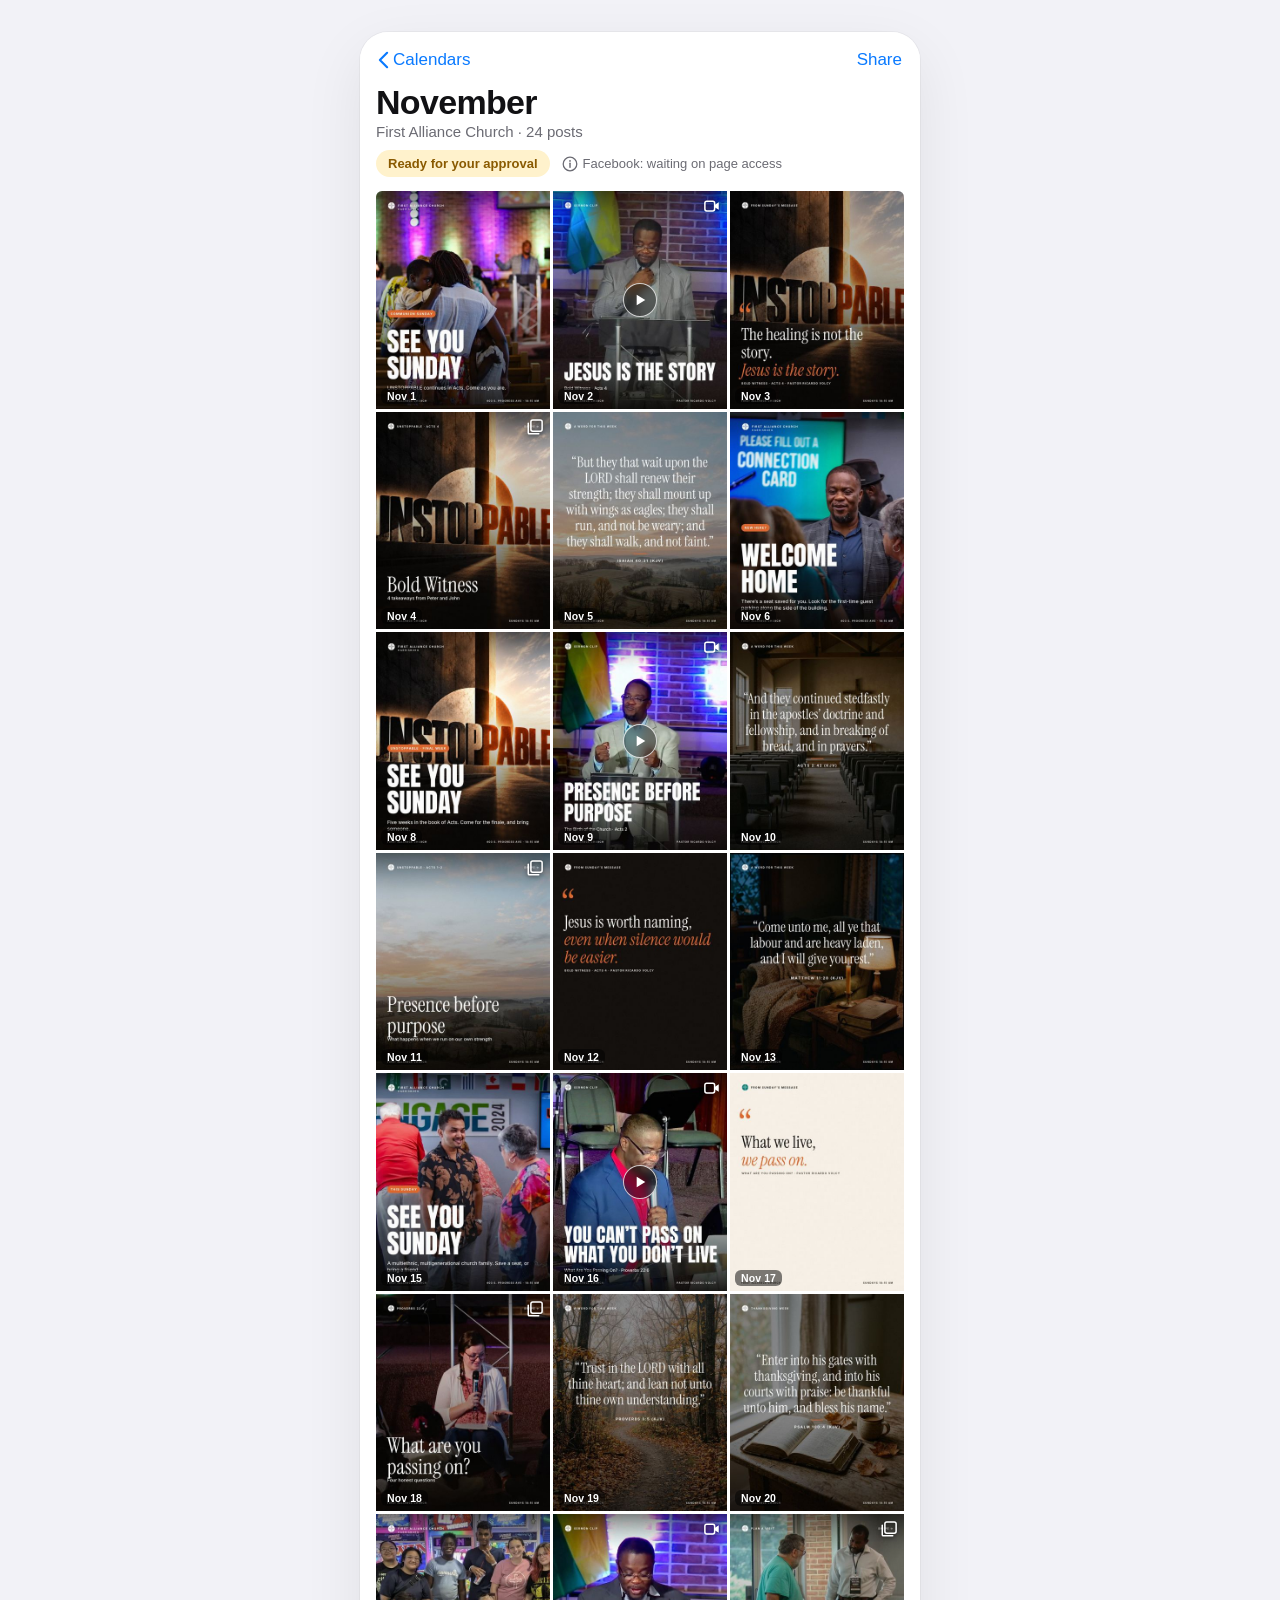
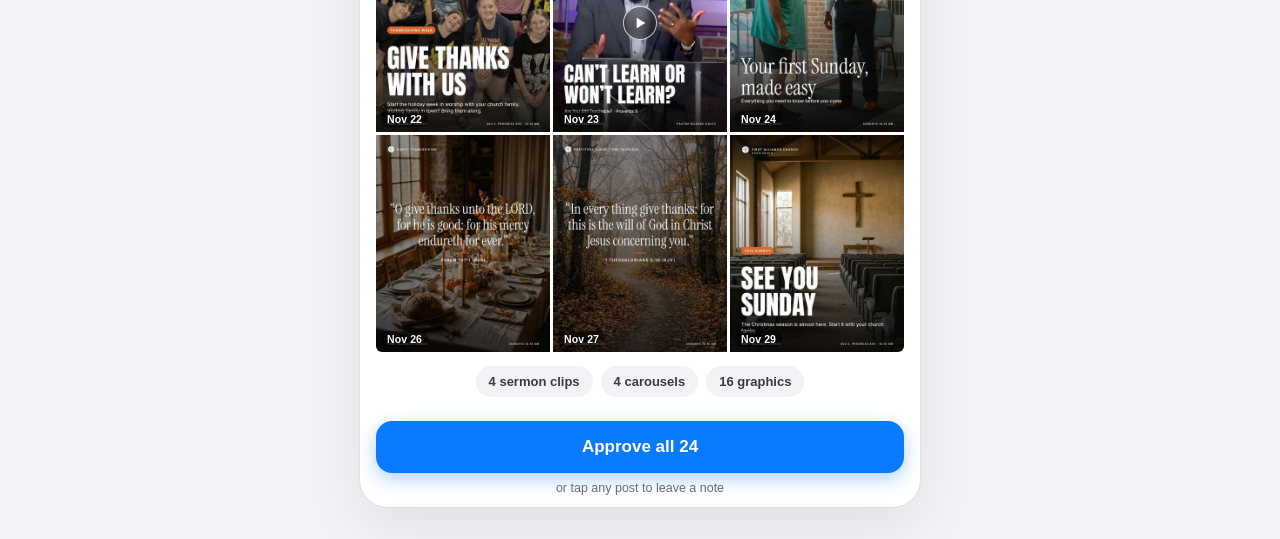
==== calendar/index.html @ cd794b04 "Calendar: update index.html" ====
<!doctype html>
<html lang="en">
<head>
<meta charset="utf-8">
<meta name="viewport" content="width=device-width, initial-scale=1, viewport-fit=cover">
<title>FAC Social Calendar</title>
<meta name="description" content="First Alliance Church monthly social calendar: review and approve each month's posts.">
<meta name="theme-color" content="#f2f2f7">
<meta name="apple-mobile-web-app-capable" content="yes">
<meta name="apple-mobile-web-app-status-bar-style" content="default">
<meta name="apple-mobile-web-app-title" content="FAC Calendar">
<link rel="manifest" href="manifest.webmanifest">
<link rel="icon" href="icons/icon-192.png" type="image/png">
<link rel="apple-touch-icon" href="icons/apple-touch-icon.png">
<link rel="stylesheet" href="app.css?v=3">
</head>
<body>
<div class="app" id="app">
  <header class="nav">
    <button class="link back" id="btnMonths" aria-haspopup="dialog"><svg viewBox="0 0 12 20" aria-hidden="true"><path d="M10 2 2 10l8 8" fill="none" stroke="currentColor" stroke-width="2.4" stroke-linecap="round" stroke-linejoin="round"/></svg>Calendars</button>
    <button class="link" id="btnShare">Share</button>
  </header>

  <main class="main">
    <h1 id="monthTitle" class="title">&nbsp;</h1>
    <p class="sub" id="monthSub">Loading&hellip;</p>
    <div class="statusrow">
      <span class="pill" id="statusPill">Loading</span>
      <button class="info" id="btnInfo" aria-label="About this calendar"><svg viewBox="0 0 20 20" aria-hidden="true"><circle cx="10" cy="10" r="8.5" fill="none" stroke="currentColor" stroke-width="1.6"/><path d="M10 9v5" stroke="currentColor" stroke-width="1.8" stroke-linecap="round"/><circle cx="10" cy="6.2" r="1.1" fill="currentColor"/></svg><span id="fbNote">Info</span></button>
    </div>

    <div class="grid" id="grid" role="list"></div>

    <div class="chips" id="chips" role="group" aria-label="Filter posts"></div>
  </main>

  <footer class="dock">
    <button class="primary" id="btnPrimary">Approve all</button>
    <p class="hint" id="hint">or tap any post to leave a note</p>
  </footer>
</div>

<!-- Post detail -->
<div class="sheet-wrap" id="postSheet" role="dialog" aria-modal="true" aria-labelledby="pTitle" hidden>
  <div class="scrim" data-close></div>
  <section class="sheet post">
    <div class="sheet-head">
      <button class="link" data-close>Done</button>
      <span class="sheet-count" id="pCount"></span>
      <div class="arrows">
        <button class="iconbtn" id="pPrev" aria-label="Previous post"><svg viewBox="0 0 12 20"><path d="M10 2 2 10l8 8" fill="none" stroke="currentColor" stroke-width="2.4" stroke-linecap="round" stroke-linejoin="round"/></svg></button>
        <button class="iconbtn" id="pNext" aria-label="Next post"><svg viewBox="0 0 12 20"><path d="M2 2l8 8-8 8" fill="none" stroke="currentColor" stroke-width="2.4" stroke-linecap="round" stroke-linejoin="round"/></svg></button>
      </div>
    </div>
    <div class="sheet-body" id="pBody">
      <div class="media" id="pMedia"></div>
      <div class="pmeta">
        <div class="when" id="pWhen"></div>
        <h2 id="pTitle"></h2>
        <div class="tags" id="pTags"></div>
        <div class="clipinfo" id="pClip" hidden></div>
        <div class="caption">
          <p id="pCaption"></p>
          <p class="hashtags" id="pHashtags"></p>
          <button class="small" id="pCopy">Copy caption</button>
        </div>
        <div class="flag" id="pFlag" hidden></div>
        <label class="notelabel" for="pNote">Note for Hark <span>(optional for approval, required for a change)</span></label>
        <textarea id="pNote" rows="3" placeholder="e.g. Use a different photo, or change the wording to…"></textarea>
        <div class="decide">
          <button class="secondary" id="pChange">Needs change</button>
          <button class="primary" id="pApprove">Approve</button>
        </div>
        <p class="decided" id="pDecided"></p>
      </div>
    </div>
  </section>
</div>

<!-- Months -->
<div class="sheet-wrap" id="monthSheet" role="dialog" aria-modal="true" aria-labelledby="mTitle" hidden>
  <div class="scrim" data-close></div>
  <section class="sheet small-sheet">
    <div class="sheet-head"><span></span><h3 id="mTitle">Calendars</h3><button class="link" data-close>Done</button></div>
    <ul class="months" id="monthList"></ul>
  </section>
</div>

<!-- Info -->
<div class="sheet-wrap" id="infoSheet" role="dialog" aria-modal="true" aria-labelledby="iTitle" hidden>
  <div class="scrim" data-close></div>
  <section class="sheet small-sheet">
    <div class="sheet-head"><span></span><h3 id="iTitle">About this calendar</h3><button class="link" data-close>Done</button></div>
    <div class="infobody" id="infoBody"></div>
  </section>
</div>

<!-- Send review -->
<div class="sheet-wrap" id="sendSheet" role="dialog" aria-modal="true" aria-labelledby="sTitle" hidden>
  <div class="scrim" data-close></div>
  <section class="sheet small-sheet">
    <div class="sheet-head"><span></span><h3 id="sTitle">Send approval</h3><button class="link" data-close>Cancel</button></div>
    <div class="infobody">
      <p id="sSummary"></p>
      <pre class="preview" id="sPreview"></pre>
      <button class="primary" id="sSend">Open email to send</button>
      <p class="hint">Opens your mail app with the approval filled in. Nothing posts until Hark reads it.</p>
    </div>
  </section>
</div>

<div class="toast" id="toast" role="status" aria-live="polite"></div>
<script src="app.js?v=3"></script>
</body>
</html>
---- calendar/app.css ----
:root{
  --bg:#ffffff; --page:#f2f2f7; --ink:#111114; --ink2:#6b6b73; --line:#e5e5ea;
  --blue:#0a7aff; --blue-d:#0062d6; --amber-bg:#fff2cc; --amber:#8a5a00;
  --green:#1f9d55; --green-bg:#e3f6ea; --orange:#e2672e; --orange-bg:#fdebe2;
  --r:14px; --safe-b:env(safe-area-inset-bottom,0px); --safe-t:env(safe-area-inset-top,0px);
  font-family:-apple-system,BlinkMacSystemFont,"SF Pro Text","Segoe UI",Roboto,"Helvetica Neue",Arial,sans-serif;
  -webkit-text-size-adjust:100%;
}
*{box-sizing:border-box}
html,body{margin:0;background:var(--page);color:var(--ink)}
body{min-height:100vh;min-height:100dvh}
button{font:inherit;color:inherit;background:none;border:0;padding:0;cursor:pointer;-webkit-tap-highlight-color:transparent}
button:focus-visible,textarea:focus-visible,a:focus-visible{outline:3px solid rgba(10,122,255,.45);outline-offset:2px;border-radius:8px}
[hidden]{display:none!important}

.app{max-width:560px;margin:0 auto;background:var(--bg);min-height:100vh;min-height:100dvh;display:flex;flex-direction:column;position:relative}
@media (min-width:700px){
  body{padding:32px 0}
  .app{border-radius:28px;box-shadow:0 20px 60px rgba(0,0,0,.08),0 0 0 1px rgba(0,0,0,.04);min-height:calc(100vh - 64px);overflow:hidden}
}

.nav{display:flex;justify-content:space-between;align-items:center;padding:calc(10px + var(--safe-t)) 16px 2px;position:sticky;top:0;background:rgba(255,255,255,.92);backdrop-filter:saturate(180%) blur(16px);-webkit-backdrop-filter:saturate(180%) blur(16px);z-index:5}
.link{color:var(--blue);font-size:17px;padding:8px 2px;display:inline-flex;align-items:center;gap:4px}
.link svg{width:11px;height:18px}
.main{padding:0 16px 8px;flex:1}
.title{font-size:34px;line-height:1.1;font-weight:800;letter-spacing:-.02em;margin:4px 0 2px}
.sub{margin:0;color:var(--ink2);font-size:15px}
.statusrow{display:flex;align-items:center;gap:10px;margin:10px 0 14px;flex-wrap:wrap}
.pill{display:inline-block;background:var(--amber-bg);color:var(--amber);font-weight:700;font-size:13px;padding:6px 12px;border-radius:999px}
.pill.ready{background:#e4efff;color:var(--blue-d)}
.pill.sent{background:var(--green-bg);color:var(--green)}
.info{display:inline-flex;align-items:center;gap:5px;color:var(--ink2);font-size:13px;padding:4px 2px}
.info svg{width:16px;height:16px}

.grid{display:grid;grid-template-columns:repeat(3,1fr);gap:3px;margin:0 -16px}
@media (min-width:700px){.grid{margin:0;border-radius:6px;overflow:hidden}}
.tile{position:relative;aspect-ratio:4/5;overflow:hidden;background:#ddd;display:block;width:100%}
.tile img{width:100%;height:100%;object-fit:cover;display:block;transition:transform .25s}
.tile:active img{transform:scale(.97)}
.tile .play{position:absolute;left:50%;top:50%;width:34px;height:34px;margin:-17px 0 0 -17px;border-radius:50%;background:rgba(0,0,0,.42);backdrop-filter:blur(4px);-webkit-backdrop-filter:blur(4px);display:grid;place-items:center;border:1.5px solid rgba(255,255,255,.75)}
.tile .play svg{width:12px;height:12px;margin-left:2px}
.tile .kind{position:absolute;right:6px;top:6px;width:18px;height:18px;filter:drop-shadow(0 1px 2px rgba(0,0,0,.6))}
.tile .date{position:absolute;left:5px;bottom:5px;font-size:10.5px;font-weight:700;color:#fff;background:rgba(0,0,0,.5);padding:2px 6px;border-radius:6px;letter-spacing:.01em}
.tile .badge{position:absolute;right:5px;bottom:5px;width:22px;height:22px;border-radius:50%;display:grid;place-items:center;color:#fff;font-size:13px;font-weight:800;box-shadow:0 1px 4px rgba(0,0,0,.35)}
.tile .badge.ok{background:var(--green)}
.tile .badge.chg{background:var(--orange)}
.tile.dim{opacity:.28}

.chips{display:flex;gap:8px;justify-content:center;flex-wrap:wrap;margin:14px 0 6px}
.chip{background:#f2f2f7;color:#3a3a40;font-size:13px;font-weight:600;padding:7px 12px;border-radius:999px;border:1px solid transparent}
.chip[aria-pressed="true"]{background:#e4efff;color:var(--blue-d);border-color:#b9d5ff}

.dock{position:sticky;bottom:0;padding:10px 16px calc(12px + var(--safe-b));background:linear-gradient(rgba(255,255,255,0),#fff 22%);z-index:4}
.primary{display:block;width:100%;background:var(--blue);color:#fff;font-weight:700;font-size:17px;padding:16px 18px;border-radius:16px;box-shadow:0 6px 18px rgba(10,122,255,.32);transition:transform .12s,background .2s}
.primary:active{transform:scale(.985);background:var(--blue-d)}
.primary.done{background:var(--green);box-shadow:0 6px 18px rgba(31,157,85,.3)}
.secondary{display:block;width:100%;background:#fff;color:var(--orange);font-weight:700;font-size:16px;padding:14px;border-radius:14px;border:1.5px solid #f3c3ac}
.hint{text-align:center;color:var(--ink2);font-size:12.5px;margin:8px 0 0}
.small{font-size:14px;color:var(--blue);font-weight:600;padding:6px 0}

/* sheets */
.sheet-wrap{position:fixed;inset:0;z-index:20;display:flex;align-items:flex-end;justify-content:center}
.scrim{position:absolute;inset:0;background:rgba(0,0,0,.38);animation:fade .2s}
.sheet{position:relative;background:#fff;width:100%;max-width:560px;border-radius:16px 16px 0 0;max-height:94vh;max-height:94dvh;display:flex;flex-direction:column;animation:up .26s cubic-bezier(.2,.8,.2,1);padding-bottom:var(--safe-b)}
@media (min-width:700px){.sheet-wrap{align-items:center}.sheet{border-radius:20px;max-height:90vh}}
.sheet-head{display:grid;grid-template-columns:1fr auto 1fr;align-items:center;padding:6px 14px;border-bottom:1px solid var(--line)}
.sheet-head>:first-child{justify-self:start}.sheet-head>:last-child{justify-self:end}
.sheet-head h3{margin:0;font-size:16px;font-weight:700}
.sheet-count{font-size:13px;color:var(--ink2);font-weight:600}
.arrows{display:flex;gap:4px}
.iconbtn{width:36px;height:36px;display:grid;place-items:center;color:var(--blue);border-radius:10px}
.iconbtn svg{width:11px;height:18px}
.iconbtn:disabled{color:#c7c7cc}
.sheet-body{overflow:auto;-webkit-overflow-scrolling:touch}
@keyframes up{from{transform:translateY(40px);opacity:.4}to{transform:none;opacity:1}}
@keyframes fade{from{opacity:0}}

.media{background:#000;position:relative}
.media img.single{width:100%;aspect-ratio:4/5;object-fit:cover;display:block}
.carousel{display:flex;overflow-x:auto;scroll-snap-type:x mandatory;scrollbar-width:none}
.carousel::-webkit-scrollbar{display:none}
.carousel img{flex:0 0 100%;width:100%;aspect-ratio:4/5;object-fit:cover;scroll-snap-align:center}
.dots{position:absolute;bottom:10px;left:0;right:0;display:flex;justify-content:center;gap:6px;pointer-events:none}
.dots i{width:7px;height:7px;border-radius:50%;background:rgba(255,255,255,.5)}
.dots i.on{background:#fff}
.slidecount{position:absolute;right:10px;top:10px;background:rgba(0,0,0,.55);color:#fff;font-size:12px;font-weight:700;padding:3px 9px;border-radius:999px}
.cnav{position:absolute;top:50%;margin-top:-18px;width:36px;height:36px;border-radius:50%;background:rgba(255,255,255,.85);display:none;place-items:center;color:#111}
.cnav svg{width:9px;height:15px}
.cnav.l{left:10px}.cnav.r{right:10px}
@media (hover:hover){.cnav{display:grid}}
.video{position:relative;aspect-ratio:16/9;background:#000}
.video iframe,.video .poster{position:absolute;inset:0;width:100%;height:100%;border:0}
.video .poster{object-fit:cover;opacity:.85}
.video .bigplay{position:absolute;left:50%;top:50%;width:66px;height:66px;margin:-33px 0 0 -33px;border-radius:50%;background:rgba(0,0,0,.55);border:2px solid #fff;display:grid;place-items:center}
.video .bigplay svg{width:22px;height:22px;margin-left:4px}
.clipcover{display:flex;gap:12px;align-items:center;padding:10px 14px;background:#111;color:#ddd;font-size:13px}
.clipcover img{width:56px;aspect-ratio:4/5;object-fit:cover;border-radius:6px}

.pmeta{padding:16px 18px 22px}
.when{font-size:13px;font-weight:700;color:var(--blue-d);text-transform:uppercase;letter-spacing:.04em}
.pmeta h2{font-size:21px;line-height:1.25;margin:4px 0 10px;letter-spacing:-.01em}
.tags{display:flex;gap:6px;flex-wrap:wrap;margin-bottom:12px}
.tag{font-size:12px;font-weight:700;padding:4px 10px;border-radius:999px;background:#f2f2f7;color:#3a3a40;display:inline-flex;align-items:center;gap:5px}
.tag svg{width:12px;height:12px}
.tag.type{background:#111;color:#fff}
.clipinfo{background:#f6f8fc;border:1px solid #e1e8f5;border-radius:12px;padding:10px 12px;font-size:14px;line-height:1.45;margin-bottom:12px}
.clipinfo b{font-weight:700}
.clipinfo .warn{color:#9a5b00;font-weight:700}
.clipinfo a{color:var(--blue);font-weight:600;text-decoration:none}
.caption{background:#fafafa;border:1px solid var(--line);border-radius:12px;padding:12px 14px;margin-bottom:12px}
.caption p{margin:0 0 8px;font-size:15.5px;line-height:1.5;white-space:pre-wrap}
.caption .hashtags{color:var(--blue-d);font-size:14.5px}
.flag{background:var(--amber-bg);color:#6d4700;border-radius:12px;padding:10px 12px;font-size:14px;margin-bottom:12px;line-height:1.4}
.notelabel{display:block;font-size:14px;font-weight:700;margin:6px 0 6px}
.notelabel span{font-weight:400;color:var(--ink2);font-size:12.5px}
textarea{width:100%;font:inherit;font-size:16px;border:1px solid #d1d1d6;border-radius:12px;padding:10px 12px;resize:vertical;min-height:76px;background:#fff;color:var(--ink)}
.decide{display:grid;grid-template-columns:1fr 1fr;gap:10px;margin-top:12px}
.decide .primary{padding:14px;font-size:16px;border-radius:14px}
.decided{text-align:center;font-size:13.5px;color:var(--ink2);margin:10px 0 0;min-height:1em}
.decided.ok{color:var(--green);font-weight:700}
.decided.chg{color:var(--orange);font-weight:700}

.small-sheet{max-height:80vh}
.months{list-style:none;margin:0;padding:6px 0 14px;overflow:auto}
.months li button{display:flex;width:100%;justify-content:space-between;align-items:center;padding:14px 18px;border-bottom:1px solid var(--line);text-align:left}
.months .mname{font-size:17px;font-weight:700}
.months .mmeta{font-size:13px;color:var(--ink2)}
.months .cur .mname{color:var(--blue)}
.infobody{padding:14px 18px 20px;overflow:auto;font-size:15px;line-height:1.5}
.infobody ul{padding-left:20px;margin:6px 0 12px}
.infobody li{margin:4px 0}
.infobody .fb{background:#eef4ff;border-radius:12px;padding:10px 12px;color:#1d3f7a;margin-bottom:12px}
.infobody .reset{color:#c0392b;font-size:14px;font-weight:600;padding:8px 0}
.preview{background:#f6f6f8;border-radius:12px;padding:10px 12px;font-size:12.5px;line-height:1.45;max-height:40vh;overflow:auto;white-space:pre-wrap;font-family:ui-monospace,SFMono-Regular,Menlo,monospace;margin:8px 0 14px}

.toast{position:fixed;left:50%;bottom:calc(110px + var(--safe-b));transform:translateX(-50%) translateY(20px);background:rgba(28,28,30,.92);color:#fff;font-size:14px;font-weight:600;padding:10px 16px;border-radius:12px;opacity:0;pointer-events:none;transition:.25s;z-index:40;max-width:90vw;text-align:center}
.toast.show{opacity:1;transform:translateX(-50%)}
.empty{grid-column:1/-1;padding:40px 16px;text-align:center;color:var(--ink2)}
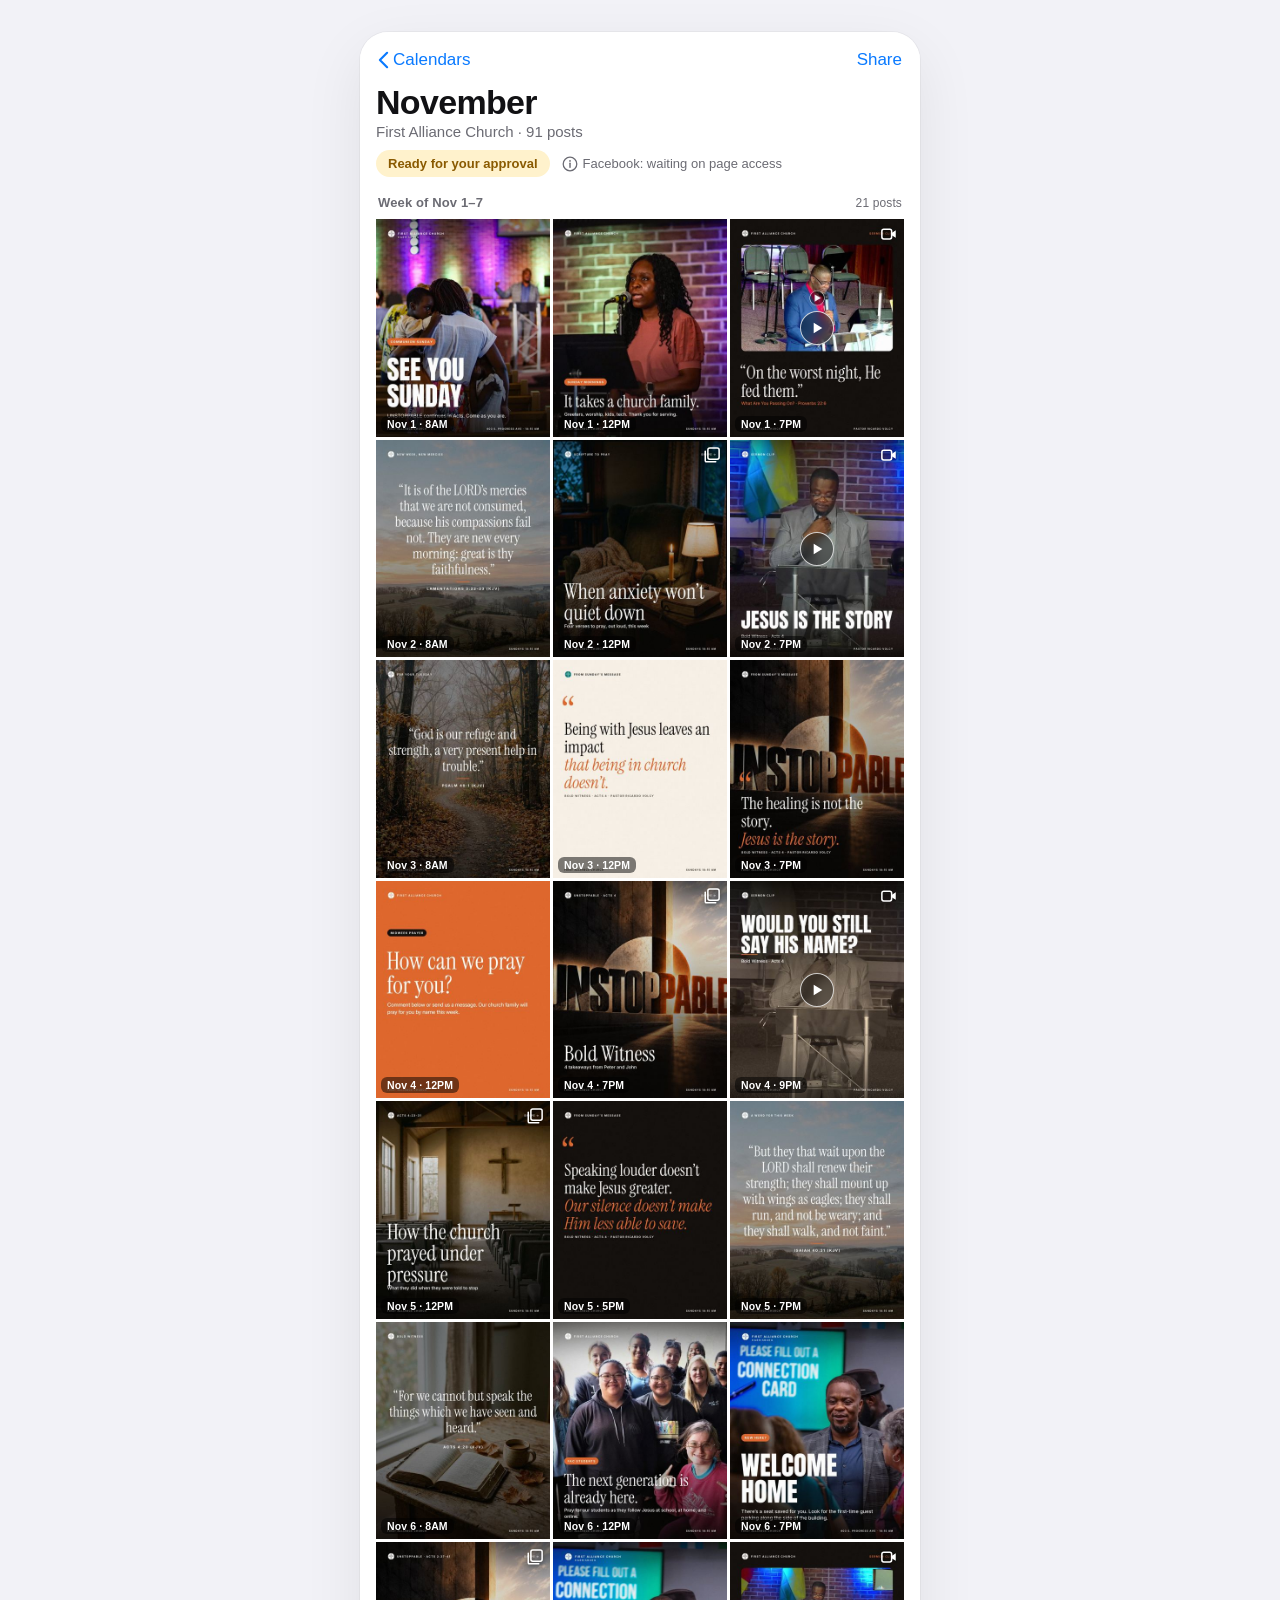
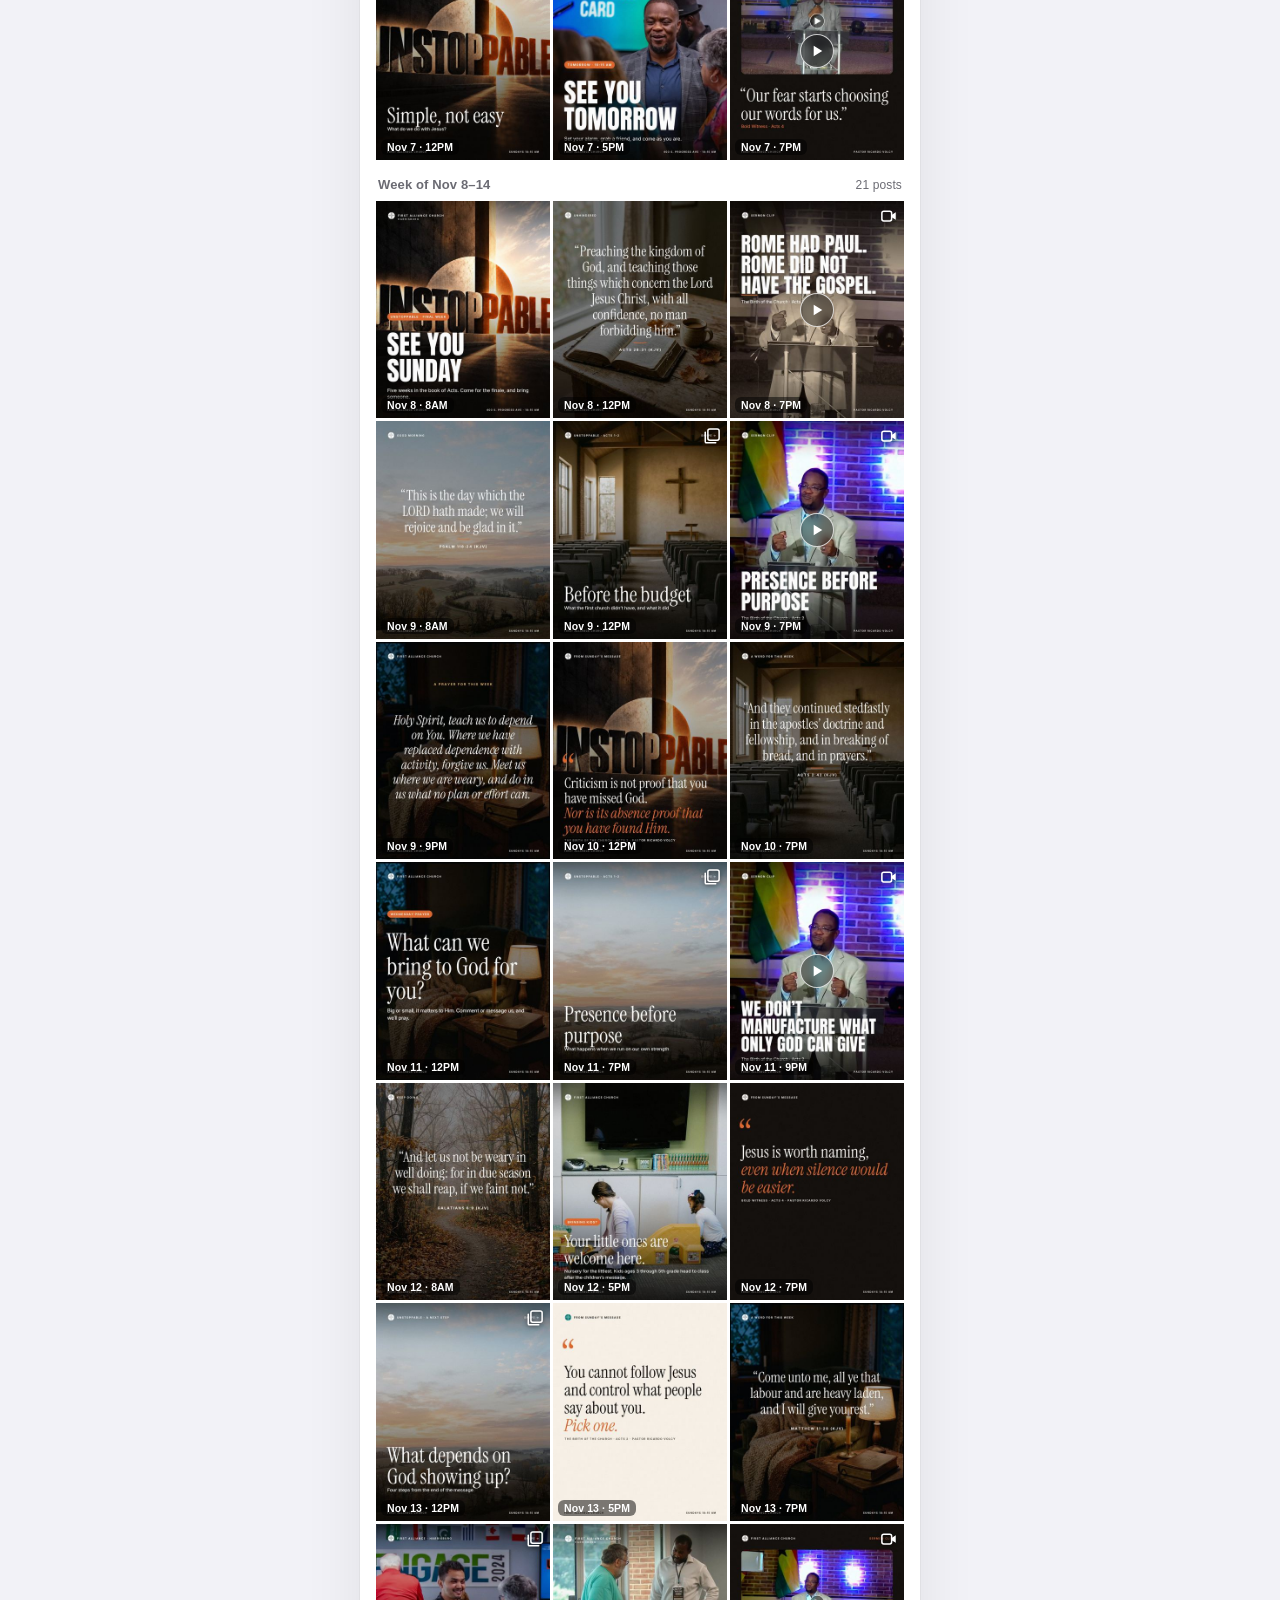
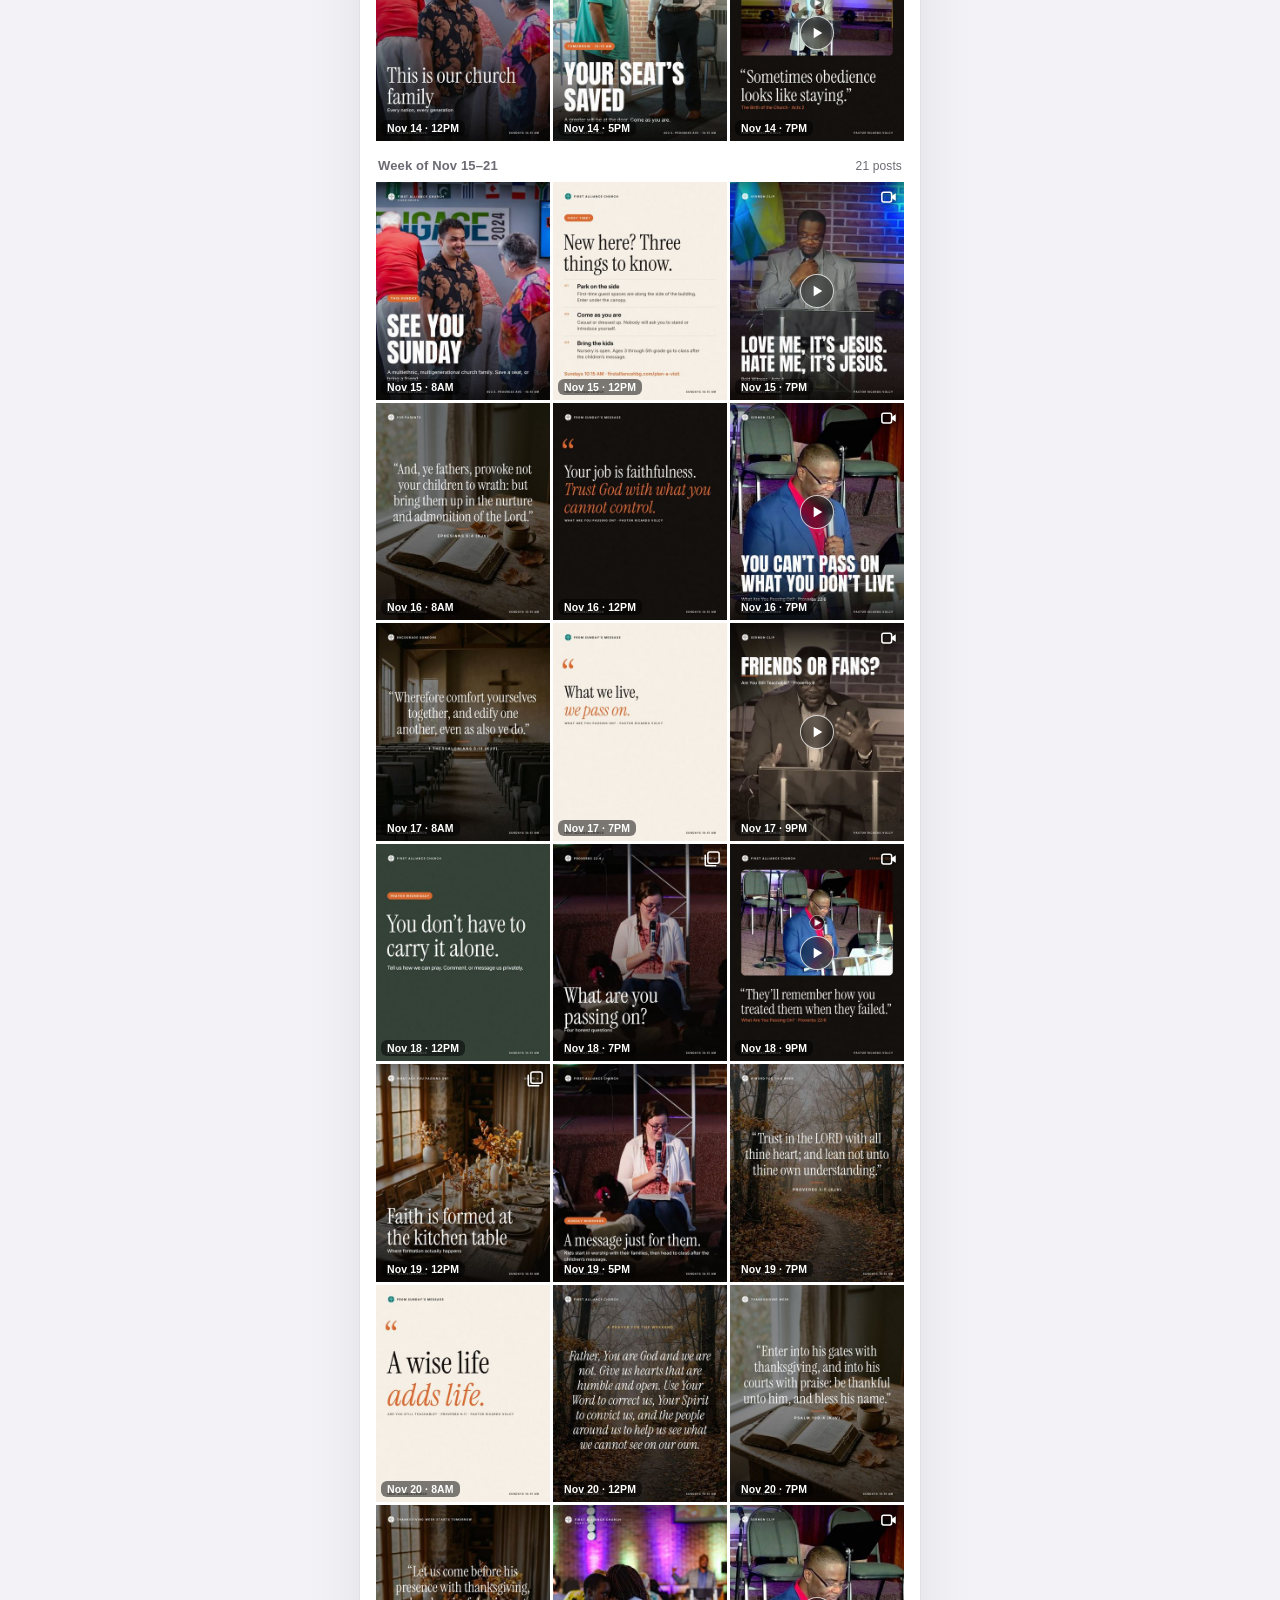
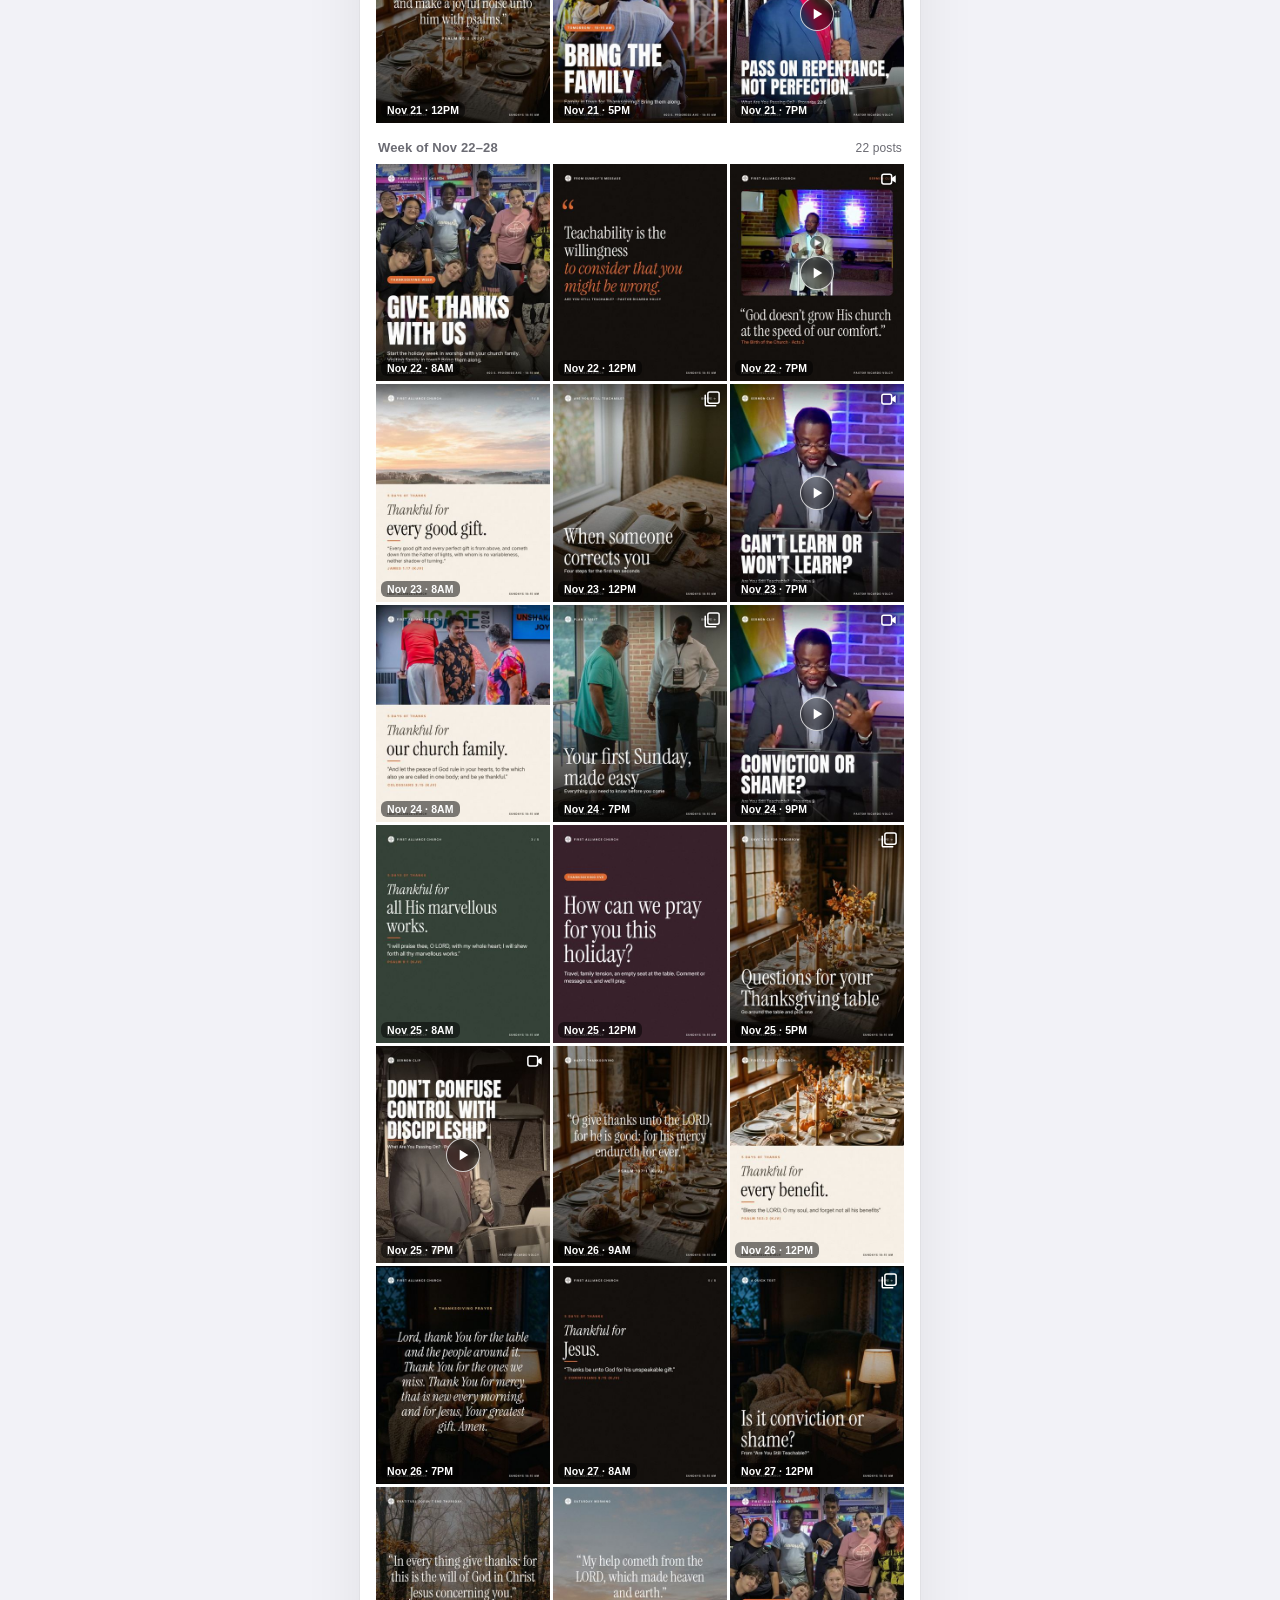
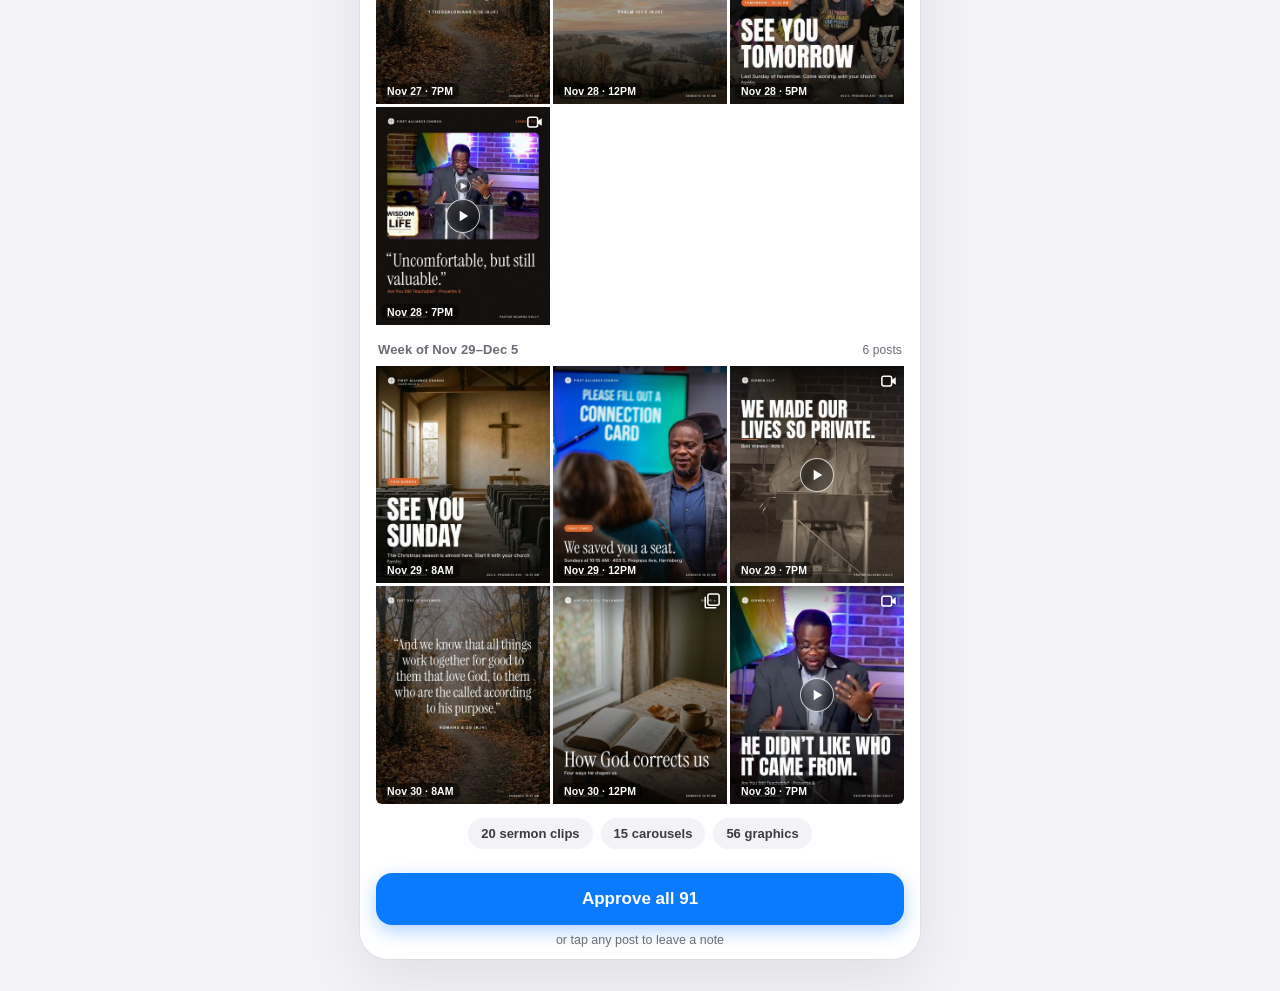
==== commit 58012a92: "Calendar: update index.html" ====
--- a/calendar/index.html
+++ b/calendar/index.html
@@ -12,7 +12,7 @@
 <link rel="manifest" href="manifest.webmanifest">
 <link rel="icon" href="icons/icon-192.png" type="image/png">
 <link rel="apple-touch-icon" href="icons/apple-touch-icon.png">
-<link rel="stylesheet" href="app.css?v=3">
+<link rel="stylesheet" href="app.css?v=4">
 </head>
 <body>
 <div class="app" id="app">
@@ -103,13 +103,15 @@
     <div class="infobody">
       <p id="sSummary"></p>
       <pre class="preview" id="sPreview"></pre>
+      <p class="warnline" id="sLong" hidden>Your notes make this email long. If your mail app cuts it off, tap <b>Copy text</b> and paste it into an email to ecyapres@gmail.com.</p>
       <button class="primary" id="sSend">Open email to send</button>
+      <button class="secondary copybtn" id="sCopy">Copy text</button>
       <p class="hint">Opens your mail app with the approval filled in. Nothing posts until Hark reads it.</p>
     </div>
   </section>
 </div>
 
 <div class="toast" id="toast" role="status" aria-live="polite"></div>
-<script src="app.js?v=3"></script>
+<script src="app.js?v=4"></script>
 </body>
 </html>
--- a/calendar/app.css
+++ b/calendar/app.css
@@ -136,3 +136,12 @@
 .toast{position:fixed;left:50%;bottom:calc(110px + var(--safe-b));transform:translateX(-50%) translateY(20px);background:rgba(28,28,30,.92);color:#fff;font-size:14px;font-weight:600;padding:10px 16px;border-radius:12px;opacity:0;pointer-events:none;transition:.25s;z-index:40;max-width:90vw;text-align:center}
 .toast.show{opacity:1;transform:translateX(-50%)}
 .empty{grid-column:1/-1;padding:40px 16px;text-align:center;color:var(--ink2)}
+
+/* week grouping (v4) */
+.weekhead{grid-column:1/-1;display:flex;justify-content:space-between;align-items:baseline;margin:0;padding:14px 16px 6px;font-size:13px;font-weight:700;color:var(--ink2,#6b6b73);letter-spacing:.01em;background:var(--bg,#fff)}
+.weekhead:first-child{padding-top:4px}
+.weekhead .wkmeta{font-weight:500;font-size:12px}
+@media (min-width:700px){.weekhead{padding-left:2px;padding-right:2px}}
+
+.warnline{font-size:13px;color:#8a5a00;background:#fff6e0;border-radius:10px;padding:8px 10px;margin:0 0 10px}
+.copybtn{width:100%;margin-top:8px}
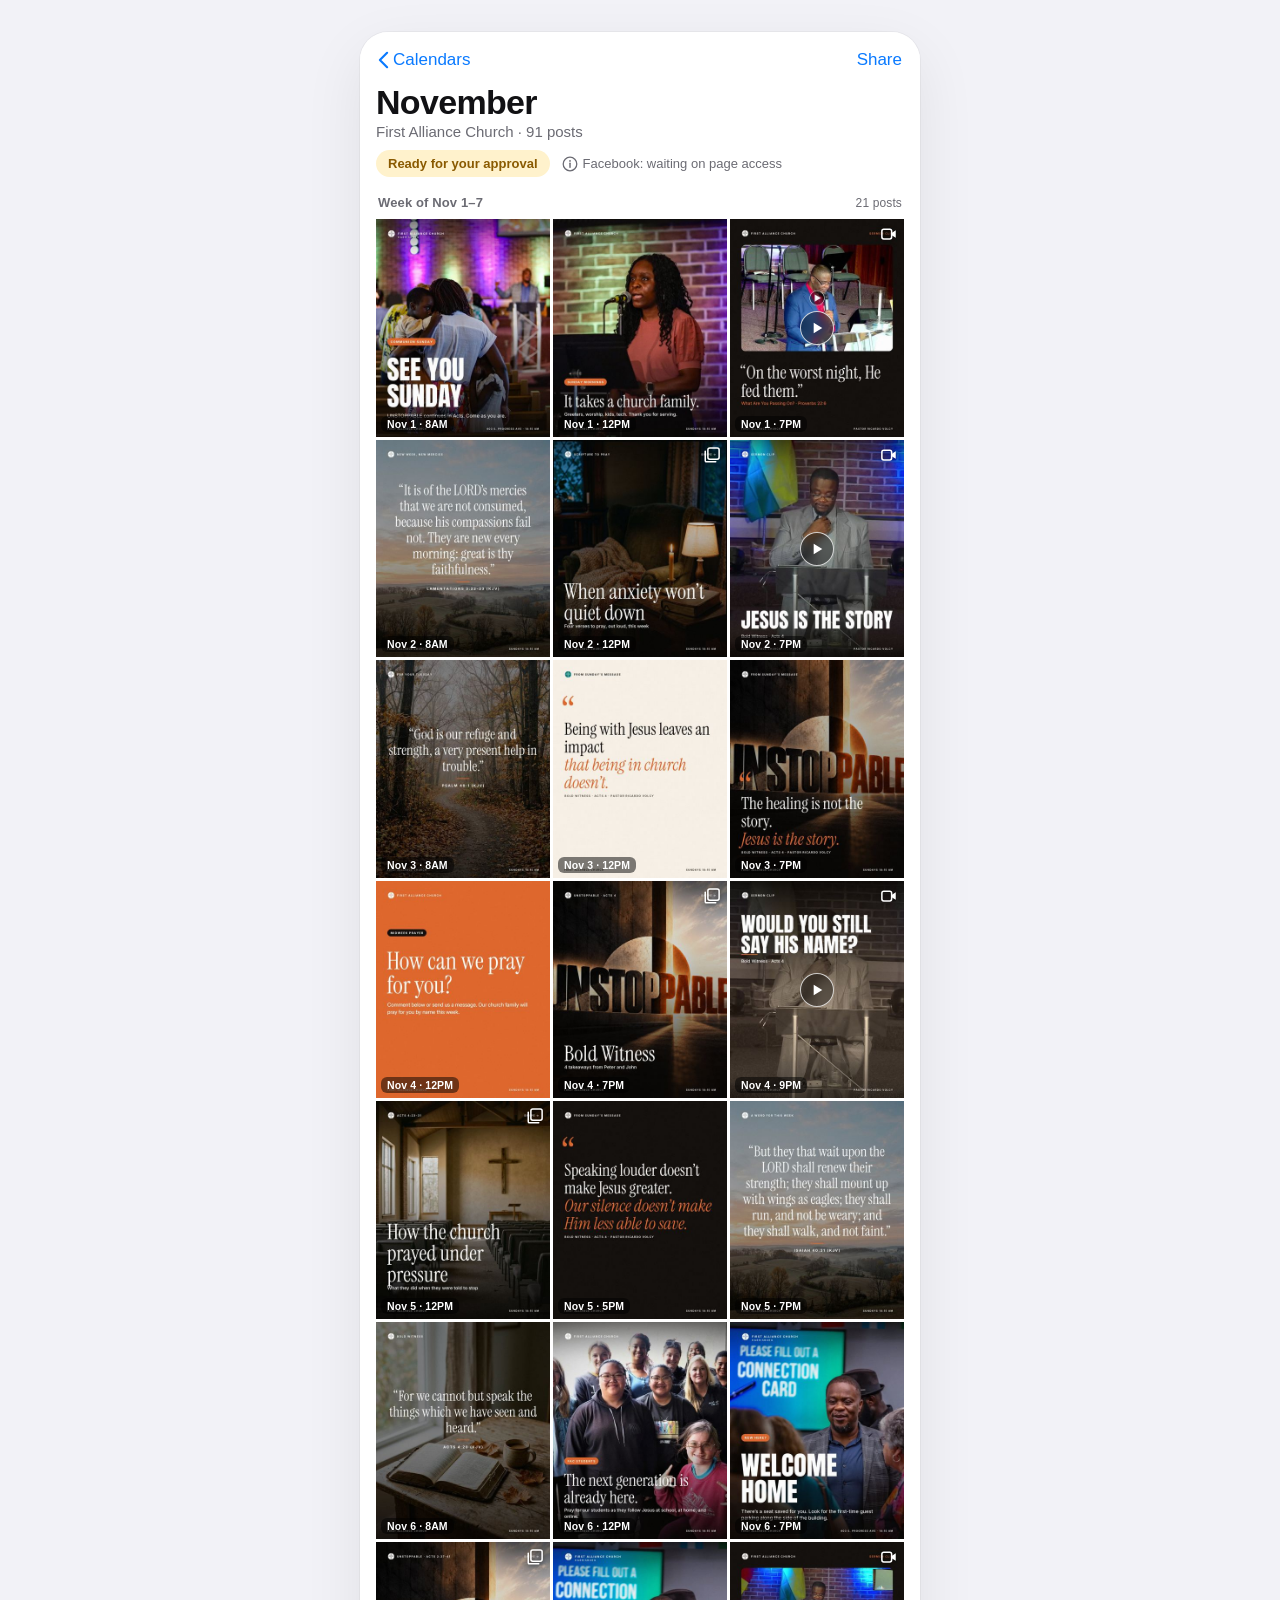
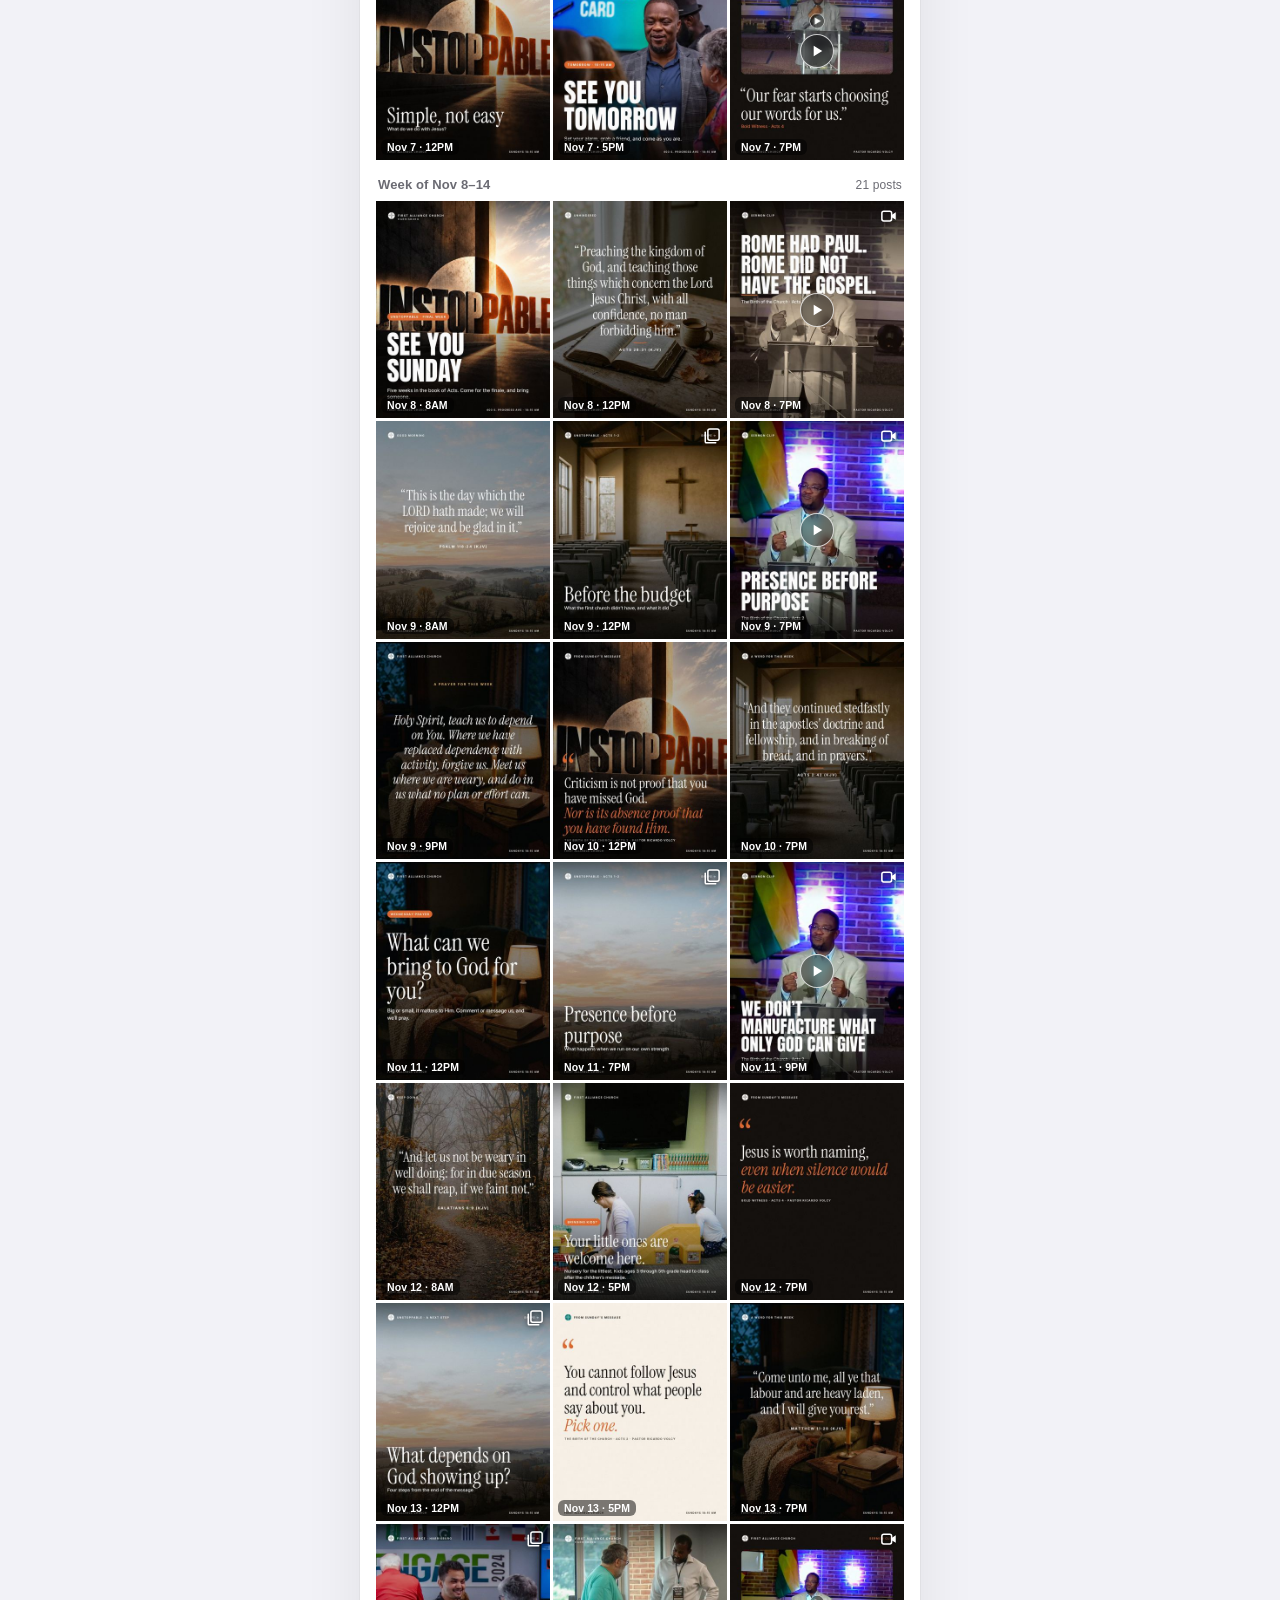
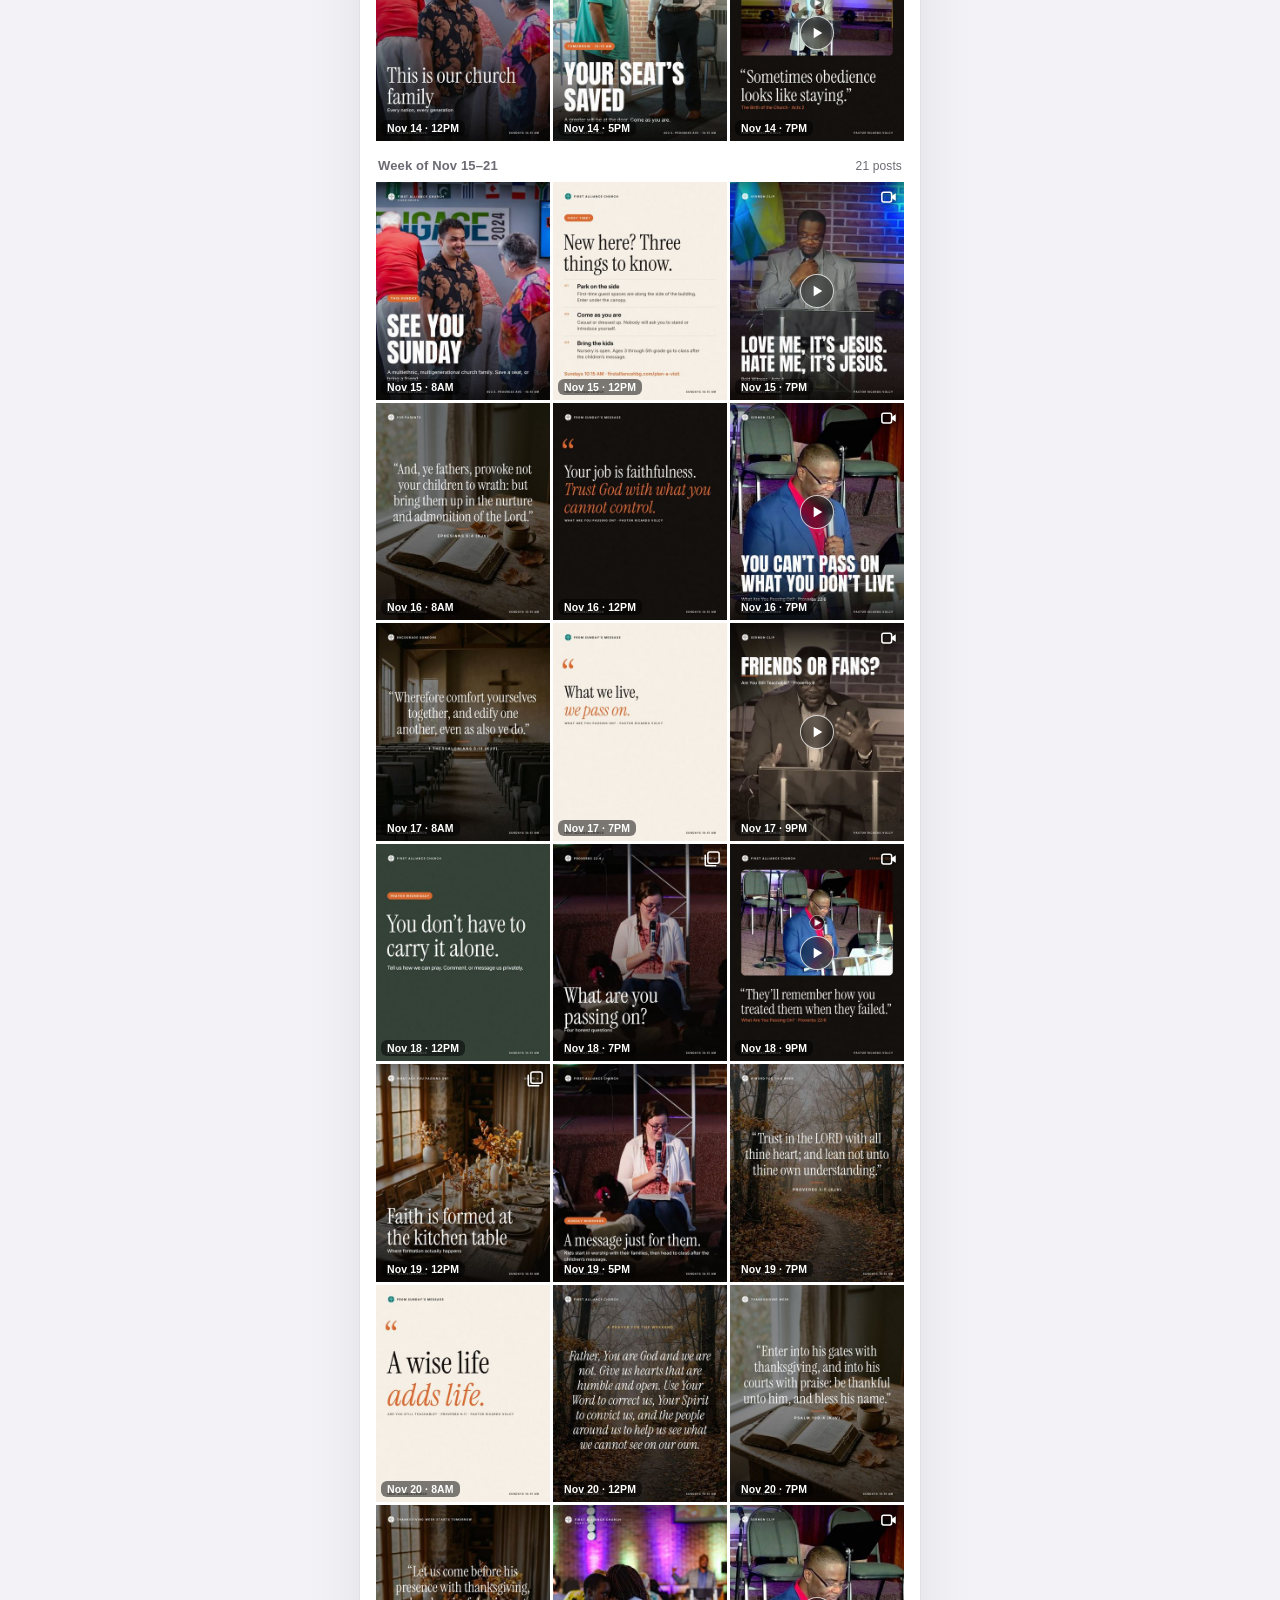
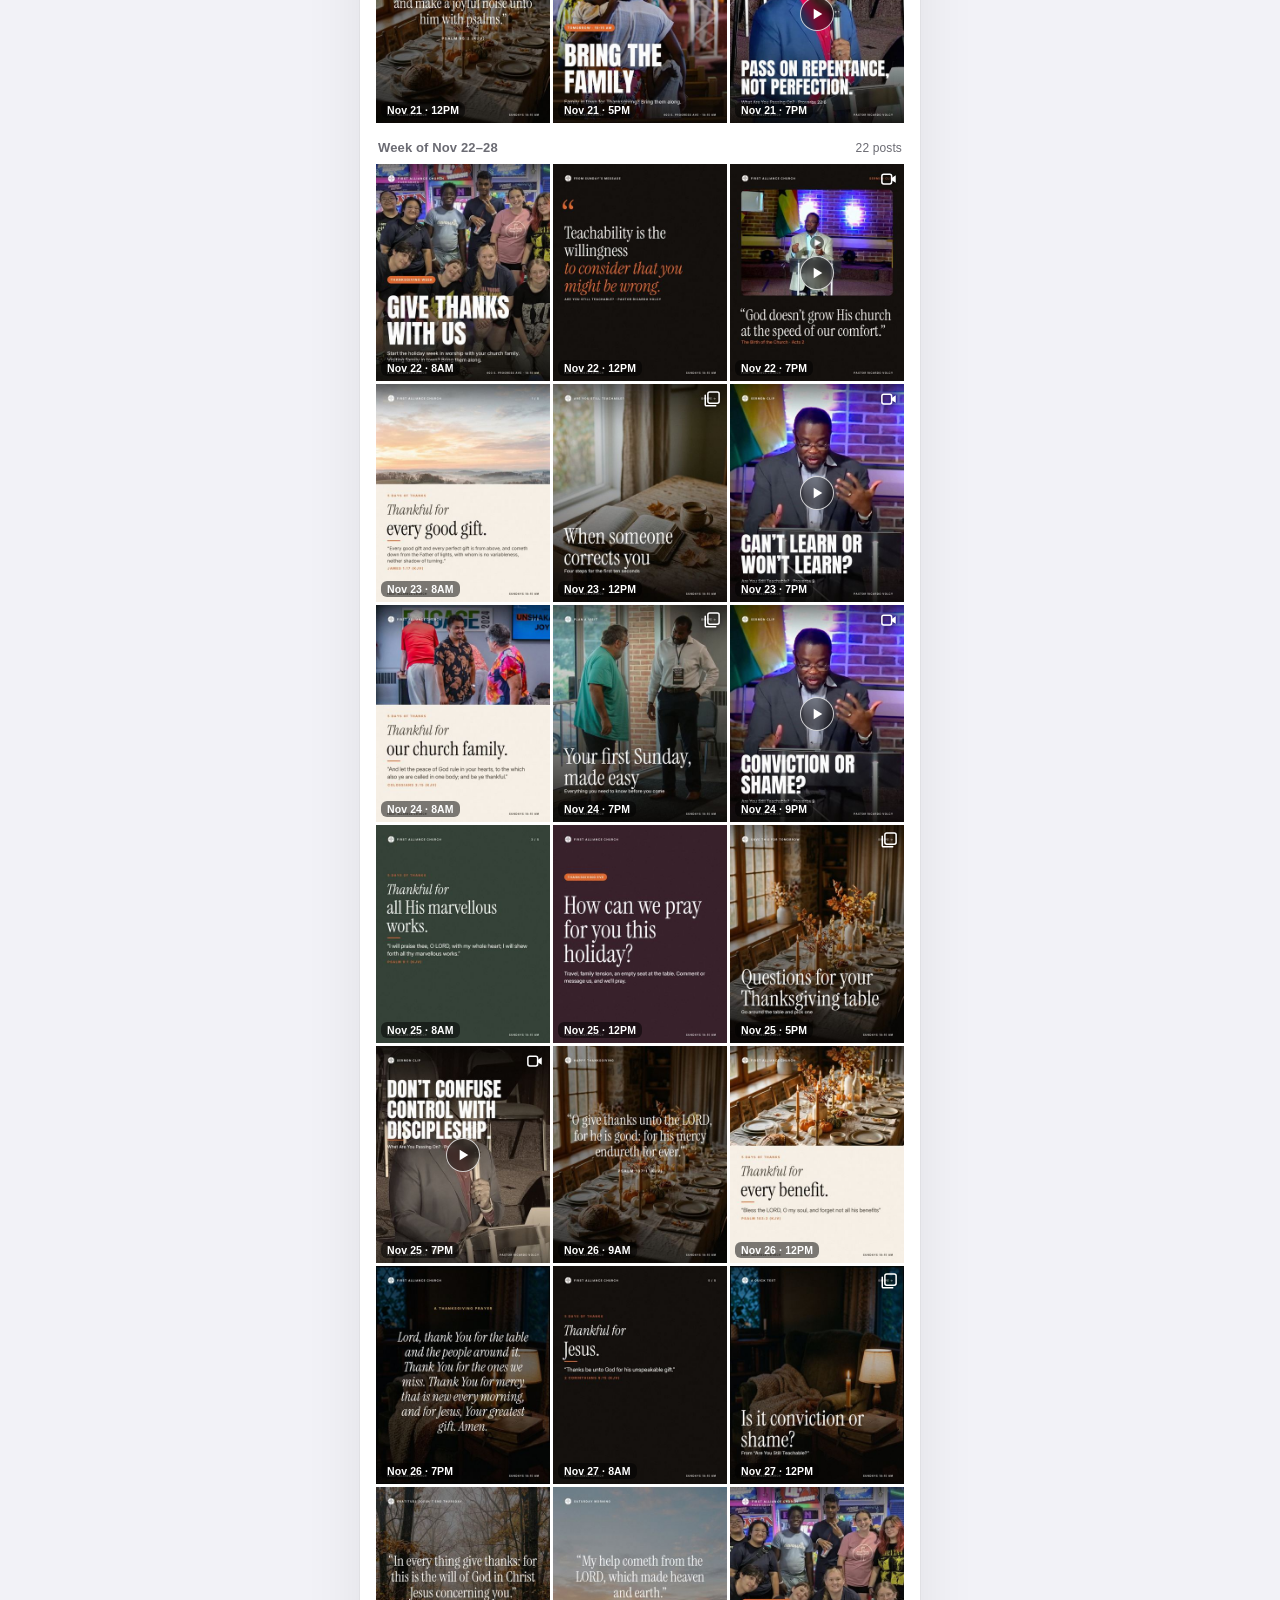
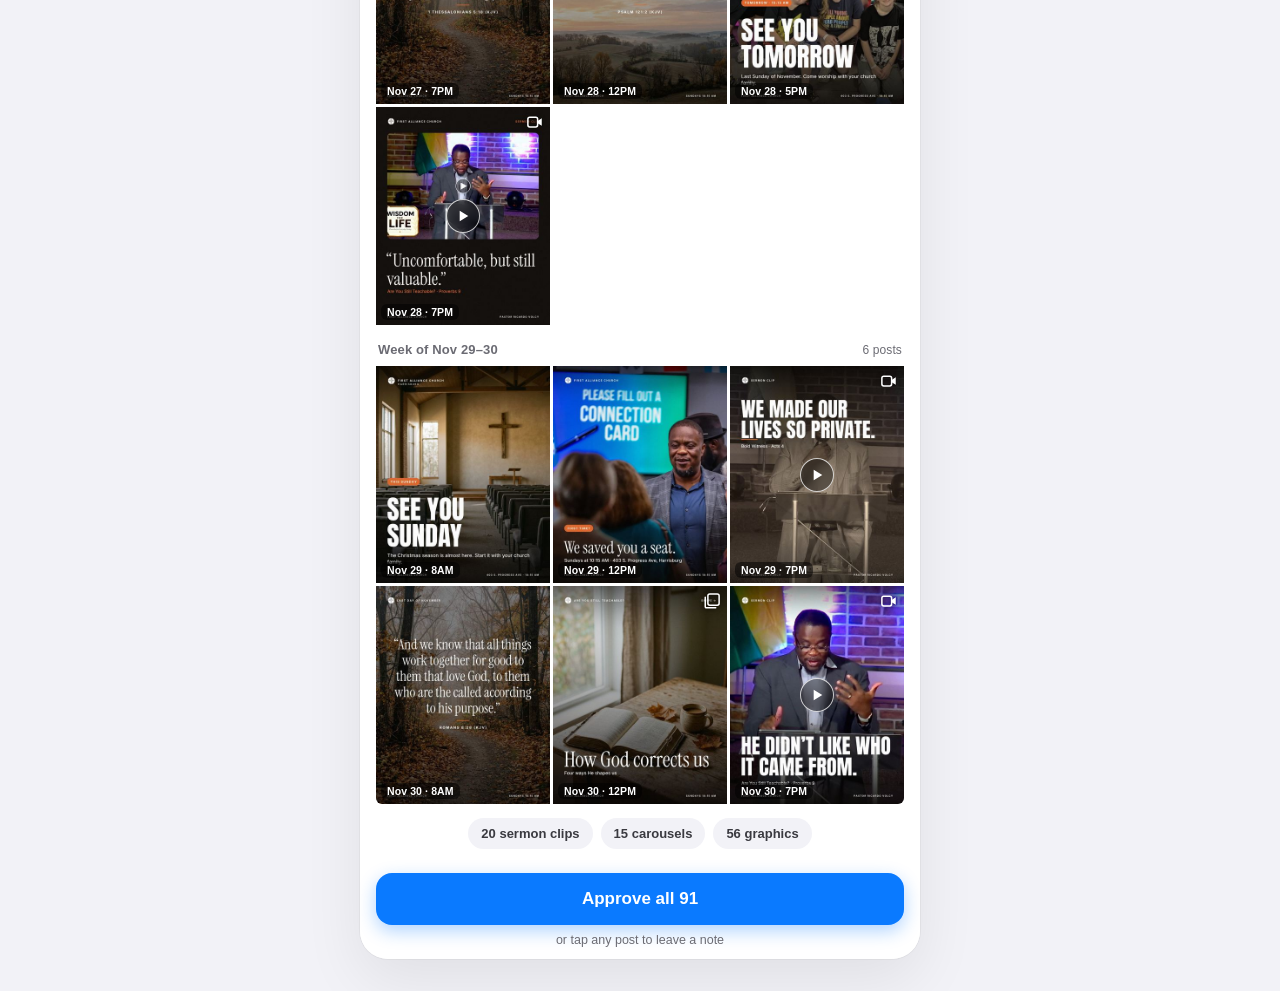
==== commit 9f7f7d73: "Calendar: update index.html" ====
--- a/calendar/index.html
+++ b/calendar/index.html
@@ -12,7 +12,7 @@
 <link rel="manifest" href="manifest.webmanifest">
 <link rel="icon" href="icons/icon-192.png" type="image/png">
 <link rel="apple-touch-icon" href="icons/apple-touch-icon.png">
-<link rel="stylesheet" href="app.css?v=4">
+<link rel="stylesheet" href="app.css?v=5">
 </head>
 <body>
 <div class="app" id="app">
@@ -112,6 +112,6 @@
 </div>
 
 <div class="toast" id="toast" role="status" aria-live="polite"></div>
-<script src="app.js?v=4"></script>
+<script src="app.js?v=5"></script>
 </body>
 </html>
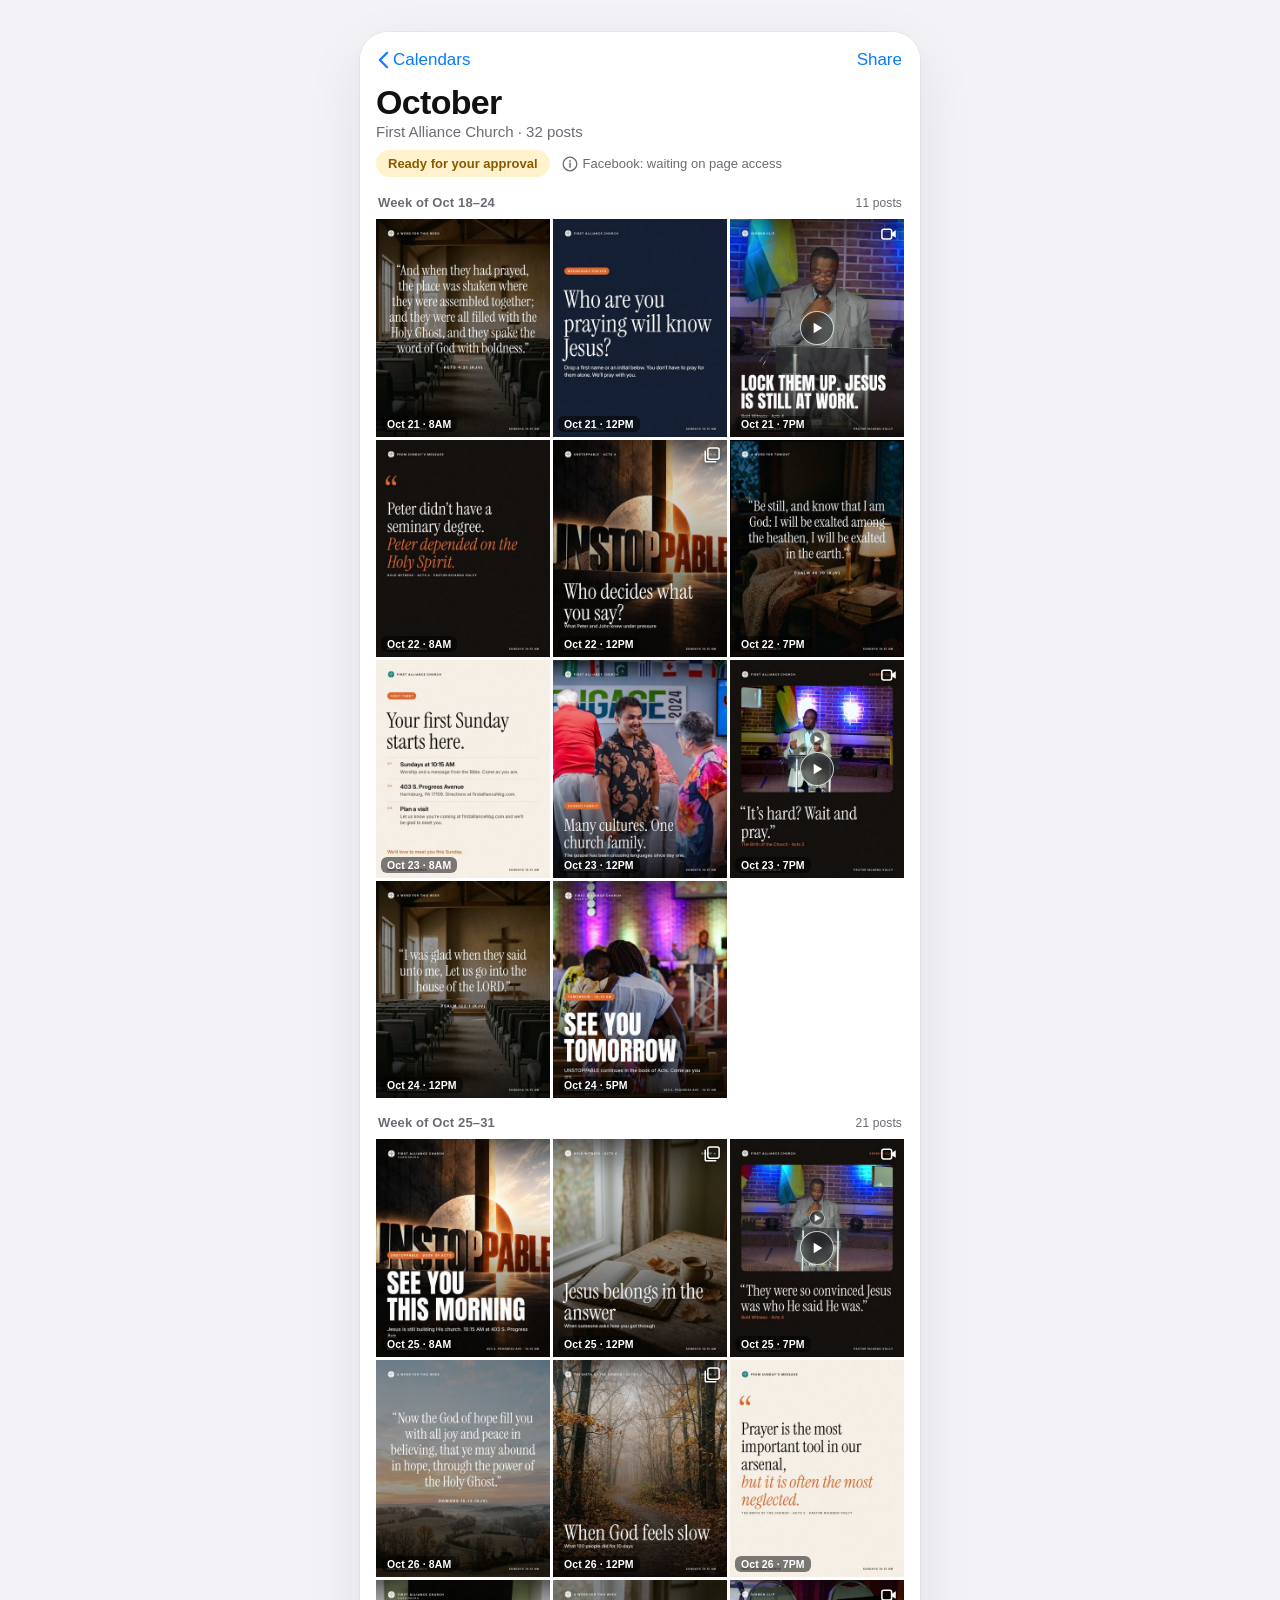
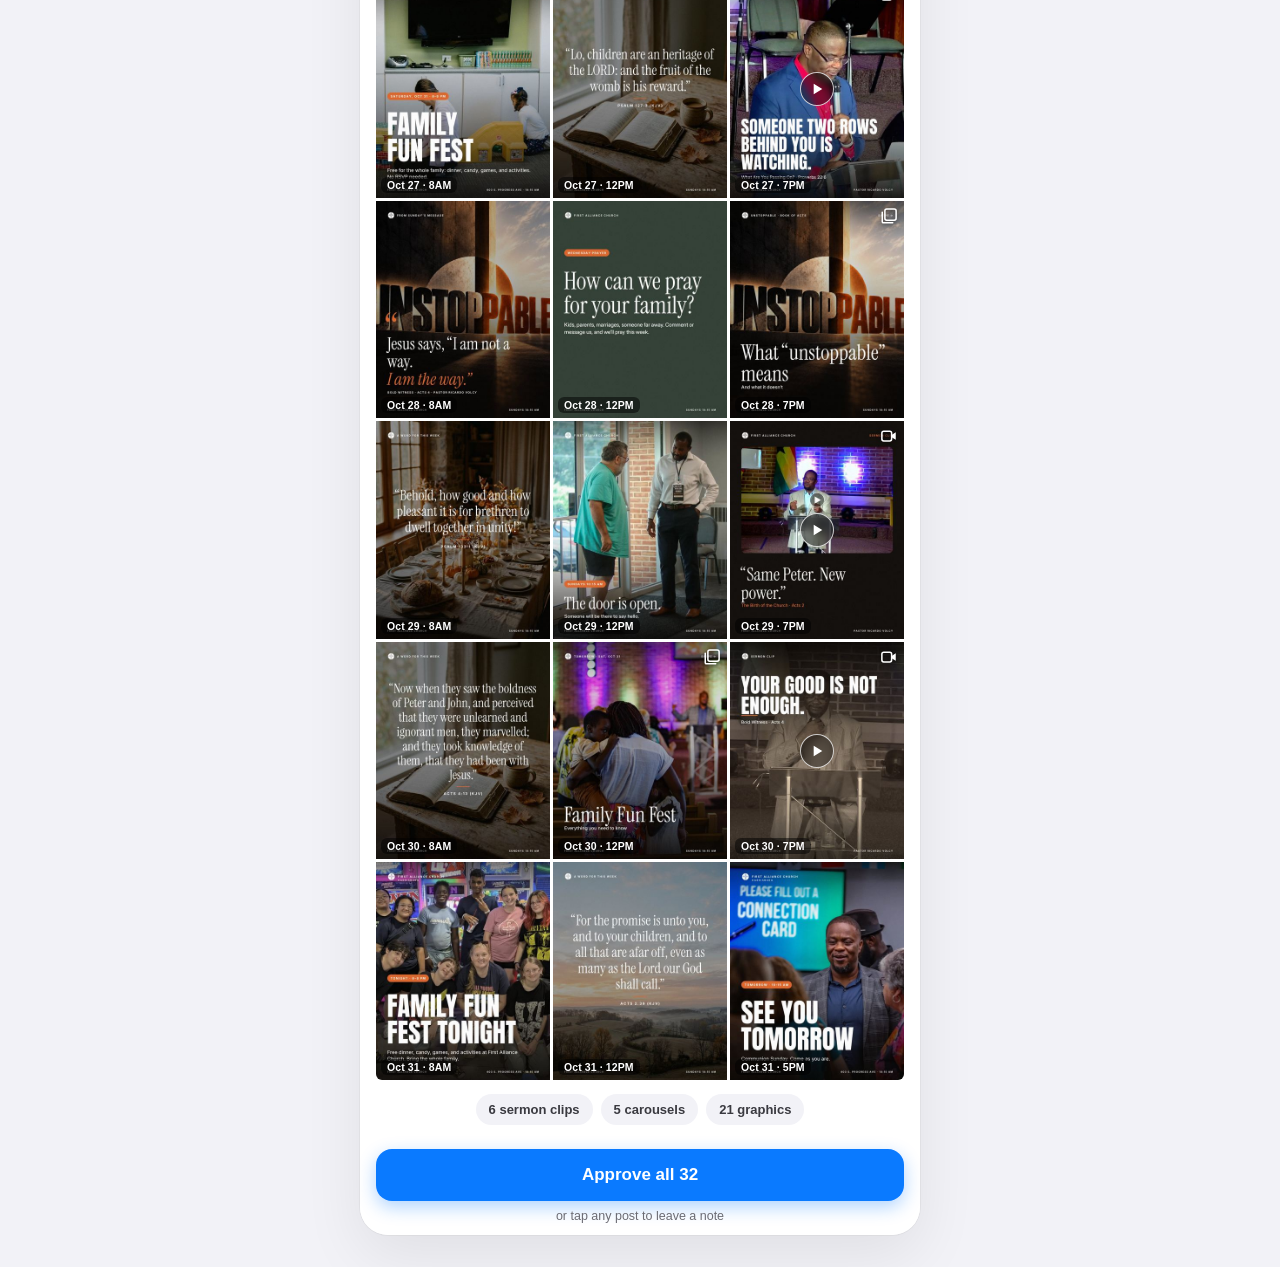
==== commit de28c389: "Calendar: update index.html" ====
--- a/calendar/index.html
+++ b/calendar/index.html
@@ -12,7 +12,7 @@
 <link rel="manifest" href="manifest.webmanifest">
 <link rel="icon" href="icons/icon-192.png" type="image/png">
 <link rel="apple-touch-icon" href="icons/apple-touch-icon.png">
-<link rel="stylesheet" href="app.css?v=5">
+<link rel="stylesheet" href="app.css?v=6">
 </head>
 <body>
 <div class="app" id="app">
@@ -59,6 +59,7 @@
         <h2 id="pTitle"></h2>
         <div class="tags" id="pTags"></div>
         <div class="clipinfo" id="pClip" hidden></div>
+        <div class="music" id="pMusic" hidden><span class="mtext" id="pMusicText"></span><button class="mchange" id="pMusicChange" type="button">Change music</button></div>
         <div class="caption">
           <p id="pCaption"></p>
           <p class="hashtags" id="pHashtags"></p>
@@ -66,7 +67,7 @@
         </div>
         <div class="flag" id="pFlag" hidden></div>
         <label class="notelabel" for="pNote">Note for Hark <span>(optional for approval, required for a change)</span></label>
-        <textarea id="pNote" rows="3" placeholder="e.g. Use a different photo, or change the wording to…"></textarea>
+        <textarea id="pNote" rows="3" placeholder="e.g. Use a different photo, change the wording to…, or music: something more upbeat"></textarea>
         <div class="decide">
           <button class="secondary" id="pChange">Needs change</button>
           <button class="primary" id="pApprove">Approve</button>
@@ -112,6 +113,6 @@
 </div>
 
 <div class="toast" id="toast" role="status" aria-live="polite"></div>
-<script src="app.js?v=5"></script>
+<script src="app.js?v=6"></script>
 </body>
 </html>
--- a/calendar/app.css
+++ b/calendar/app.css
@@ -107,6 +107,9 @@
 .clipinfo b{font-weight:700}
 .clipinfo .warn{color:#9a5b00;font-weight:700}
 .clipinfo a{color:var(--blue);font-weight:600;text-decoration:none}
+.music{display:flex;align-items:center;justify-content:space-between;gap:10px;font-size:13.5px;color:var(--ink2);margin:-4px 0 12px;line-height:1.35}
+.music .mtext{flex:1}
+.music .mchange{flex:none;border:0;background:#f2f2f7;color:var(--blue);font-weight:600;font-size:12.5px;padding:6px 10px;border-radius:999px;cursor:pointer}
 .caption{background:#fafafa;border:1px solid var(--line);border-radius:12px;padding:12px 14px;margin-bottom:12px}
 .caption p{margin:0 0 8px;font-size:15.5px;line-height:1.5;white-space:pre-wrap}
 .caption .hashtags{color:var(--blue-d);font-size:14.5px}
